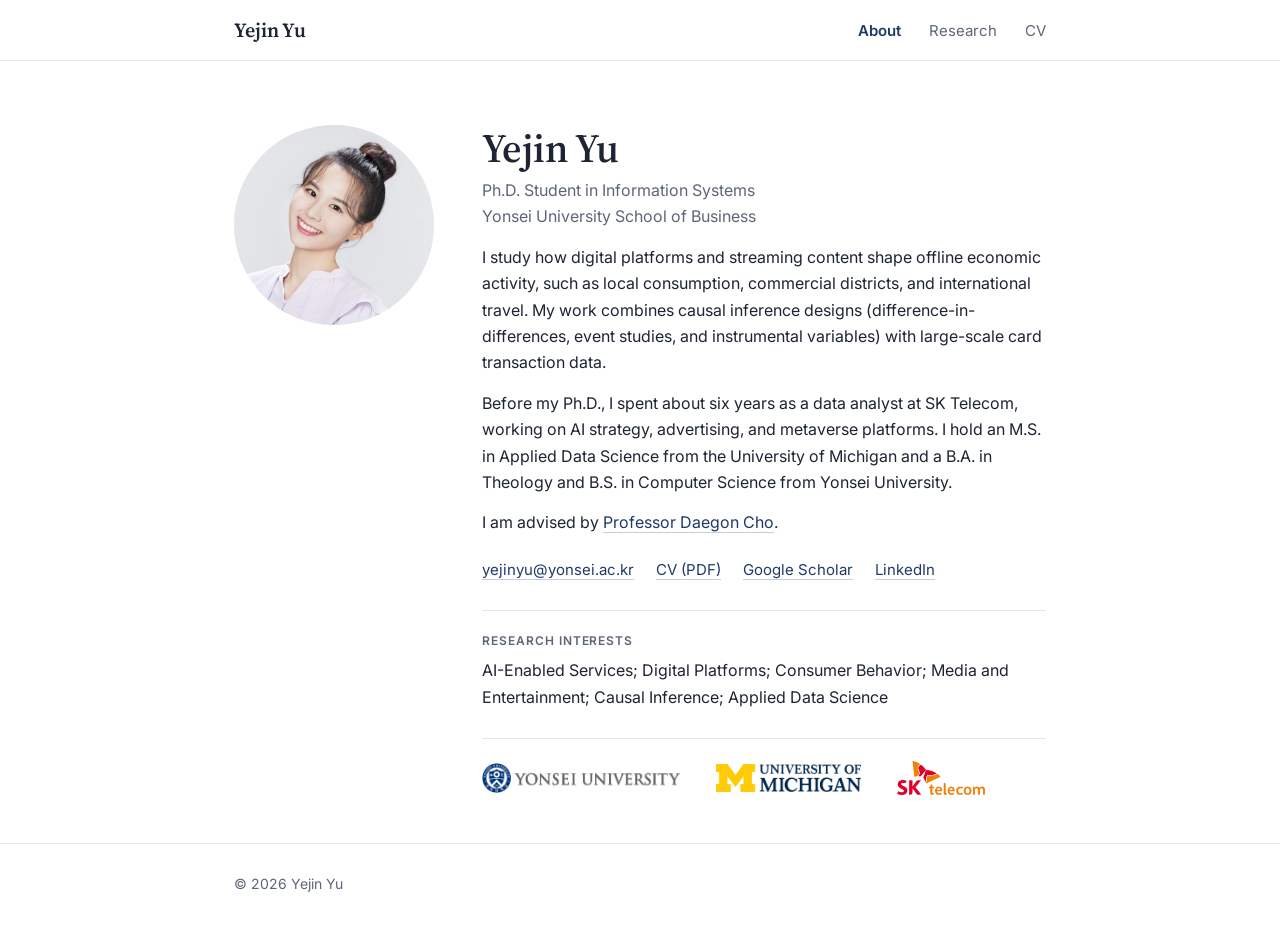
==== index.html @ e0c13017 "Add affiliation logos, favicon, refresh profile photo Co-Authored-By: Claude Opus 5.5 <noreply@anthr" ====
<!DOCTYPE html>
<html lang="en">
<head>
  <meta charset="utf-8">
  <meta name="viewport" content="width=device-width, initial-scale=1">
  <title>Yejin Yu</title>
  <meta name="description" content="Yejin Yu — Ph.D. student in Information Systems at Yonsei University School of Business. Research on digital platforms, streaming content, and offline consumption.">
  <link rel="preconnect" href="https://fonts.googleapis.com">
  <link rel="preconnect" href="https://fonts.gstatic.com" crossorigin>
  <link href="https://fonts.googleapis.com/css2?family=Source+Serif+4:opsz,wght@8..60,400;8..60,600&family=Inter:wght@400;500;600&display=swap" rel="stylesheet">
  <link rel="icon" href="favicon.svg" type="image/svg+xml">
  <link rel="icon" href="favicon-32.png" sizes="32x32" type="image/png">
  <link rel="apple-touch-icon" href="apple-touch-icon.png">
  <link rel="stylesheet" href="style.css">
</head>
<body>

  <header class="site-header">
    <div class="wrap header-inner">
      <a class="brand" href="index.html">Yejin Yu</a>
      <nav>
        <a href="index.html" class="active">About</a>
        <a href="research.html">Research</a>
        <a href="cv.html">CV</a>
      </nav>
    </div>
  </header>

  <main class="wrap">

    <section id="about" class="about">
      <div class="side">
      <div class="photo">
        
        <img src="profile-photo.jpg" alt="Yejin Yu" onerror="this.remove()">
        <span class="initials" aria-hidden="true">YY</span>
      </div>
      </div>

      <div class="intro">
        <h1>Yejin Yu</h1>
        <p class="role">Ph.D. Student in Information Systems<br>
          Yonsei University School of Business</p>

        <p>I study how digital platforms and streaming content shape offline economic activity, such as local consumption, commercial districts, and international travel. My work combines causal inference designs (difference-in-differences, event studies, and instrumental variables) with large-scale card transaction data.</p>

        <p>Before my Ph.D., I spent about six years as a data analyst at SK Telecom, working on AI strategy, advertising, and metaverse platforms. I hold an M.S. in Applied Data Science from the University of Michigan and a B.A. in Theology and B.S. in Computer Science from Yonsei University.</p>

        <p>I am advised by <a href="#">Professor Daegon Cho</a>.</p>

        <ul class="links">
          <li><a href="mailto:yejinyu@yonsei.ac.kr">yejinyu@yonsei.ac.kr</a></li>
          <li><a href="cv.pdf">CV (PDF)</a></li>
          <li><a href="#">Google Scholar</a></li>
          <li><a href="#">LinkedIn</a></li>
        </ul>

        <div class="interests">
          <h2 class="label">Research Interests</h2>
          <p>AI-Enabled Services; Digital Platforms; Consumer Behavior; Media and Entertainment; Causal Inference; Applied Data Science</p>
        </div>

        <div class="affiliations">
          <img src="yonsei-logo.png" alt="Yonsei University">
          <img src="umich-logo.png" alt="University of Michigan">
          <img src="skt-logo.png" alt="SK Telecom">
        </div>
      </div>
    </section>

  </main>

  <footer class="site-footer">
    <div class="wrap">© 2026 Yejin Yu</div>
  </footer>

</body>
</html>
---- style.css ----
:root {
  --ink: #1d2433;
  --muted: #5d6677;
  --navy: #1f3a68;
  --line: #e3e6ec;
  --bg: #ffffff;
  --soft: #f5f7fa;
  --serif: "Source Serif 4", Georgia, "Times New Roman", serif;
  --sans: "Inter", -apple-system, BlinkMacSystemFont, "Segoe UI", sans-serif;
}

* { box-sizing: border-box; }

html { scroll-behavior: smooth; scroll-padding-top: 72px; }

body {
  margin: 0;
  background: var(--bg);
  color: var(--ink);
  font-family: var(--sans);
  font-size: 16px;
  line-height: 1.65;
  -webkit-font-smoothing: antialiased;
  hyphens: none;
  overflow-wrap: normal;
  word-break: keep-all;
}

a { color: var(--navy); text-decoration: none; border-bottom: 1px solid rgba(31, 58, 104, 0.25); }
a:hover { border-bottom-color: var(--navy); }

.wrap { max-width: 860px; margin: 0 auto; padding: 0 24px; }

/* Header */
.site-header {
  position: sticky; top: 0; z-index: 10;
  background: rgba(255, 255, 255, 0.92);
  backdrop-filter: blur(6px);
  border-bottom: 1px solid var(--line);
}
.header-inner { display: flex; align-items: center; justify-content: space-between; height: 60px; }
.brand { font-family: var(--serif); font-size: 20px; font-weight: 600; color: var(--ink); border: 0; }
nav a { margin-left: 24px; font-size: 15px; color: var(--muted); border: 0; }
nav a:hover { color: var(--navy); }

/* About */
.about { display: grid; grid-template-columns: 200px 1fr; gap: 48px; padding: 64px 0 48px; }
.photo { position: relative; width: 200px; height: 200px; border-radius: 50%; overflow: hidden; background: var(--soft); }
.photo img { position: absolute; inset: 0; width: 100%; height: 100%; object-fit: cover; z-index: 1; }
.initials { position: absolute; inset: 0; display: flex; align-items: center; justify-content: center;
  font-family: var(--serif); font-size: 56px; color: var(--navy); opacity: 0.5; }

h1 { font-family: var(--serif); font-weight: 600; font-size: 40px; line-height: 1.15; margin: 0 0 6px; }
.role { color: var(--muted); margin: 0 0 24px; }
.intro p { margin: 0 0 14px; }

.links { list-style: none; padding: 0; margin: 22px 0 0; display: flex; flex-wrap: wrap; gap: 8px 22px; font-size: 15px; }

.interests { margin-top: 28px; padding-top: 20px; border-top: 1px solid var(--line); }
.label { font-size: 12px; font-weight: 600; letter-spacing: 0.08em; text-transform: uppercase; color: var(--muted); margin: 0 0 6px; }
.interests p { margin: 0; }

/* Sections */
section { padding: 40px 0; border-top: 1px solid var(--line); }
section.about { border-top: 0; }
.section-title { font-family: var(--serif); font-weight: 600; font-size: 28px; margin: 0 0 8px; }
.group { font-size: 12px; font-weight: 600; letter-spacing: 0.08em; text-transform: uppercase; color: var(--muted); margin: 32px 0 12px; }

/* Papers */
.paper { padding: 14px 0; border-bottom: 1px solid var(--line); }
.paper:last-of-type { border-bottom: 0; }
.paper p { margin: 0; }
.paper .title { font-family: var(--serif); font-size: 18px; font-weight: 600; line-height: 1.4; }
.paper .meta { color: var(--muted); font-size: 15px; margin-top: 4px; }
.paper .note { font-size: 14px; color: var(--navy); margin-top: 4px; }

/* CV timeline */
.timeline { display: grid; grid-template-columns: 110px 1fr; gap: 8px 16px; margin: 0; }
.timeline dt { color: var(--muted); font-size: 15px; }
.timeline dd { margin: 0; }

/* Footer */
.site-footer { border-top: 1px solid var(--line); padding: 28px 0 40px; color: var(--muted); font-size: 14px; }

/* Mobile */
@media (max-width: 680px) {
  .about { grid-template-columns: 1fr; gap: 24px; padding-top: 40px; }
  .photo { width: 140px; height: 140px; }
  .initials { font-size: 40px; }
  h1 { font-size: 32px; }
  nav a { margin-left: 16px; }
  .timeline { grid-template-columns: 1fr; gap: 0; }
  .timeline dd { margin-bottom: 10px; }
}

/* Multi-page additions */
nav a.active { color: var(--navy); font-weight: 600; }
.side { display: flex; flex-direction: column; align-items: center; gap: 28px; }
.univ-logo { display: block; width: 100%; max-width: 200px; height: auto; }
section.page { border-top: 0; padding-top: 56px; min-height: 60vh; }
section.page .group:first-of-type { margin-top: 20px; }

@media (max-width: 680px) {
  .side { flex-direction: row; justify-content: flex-start; gap: 20px; }
  .univ-logo { max-width: 150px; }
  section.page { padding-top: 36px; }
}

/* Affiliation logos */
.affiliations { display: flex; flex-wrap: wrap; align-items: center; gap: 18px 36px; margin-top: 28px; padding-top: 22px; border-top: 1px solid var(--line); }
.affiliations img { height: 30px; width: auto; display: block; }
.affiliations img[alt="University of Michigan"] { height: 28px; }
.affiliations img[alt="SK Telecom"] { height: 34px; }
@media (max-width: 680px) { .affiliations { gap: 16px 24px; } .affiliations img { height: 24px; } .affiliations img[alt="SK Telecom"] { height: 28px; } }
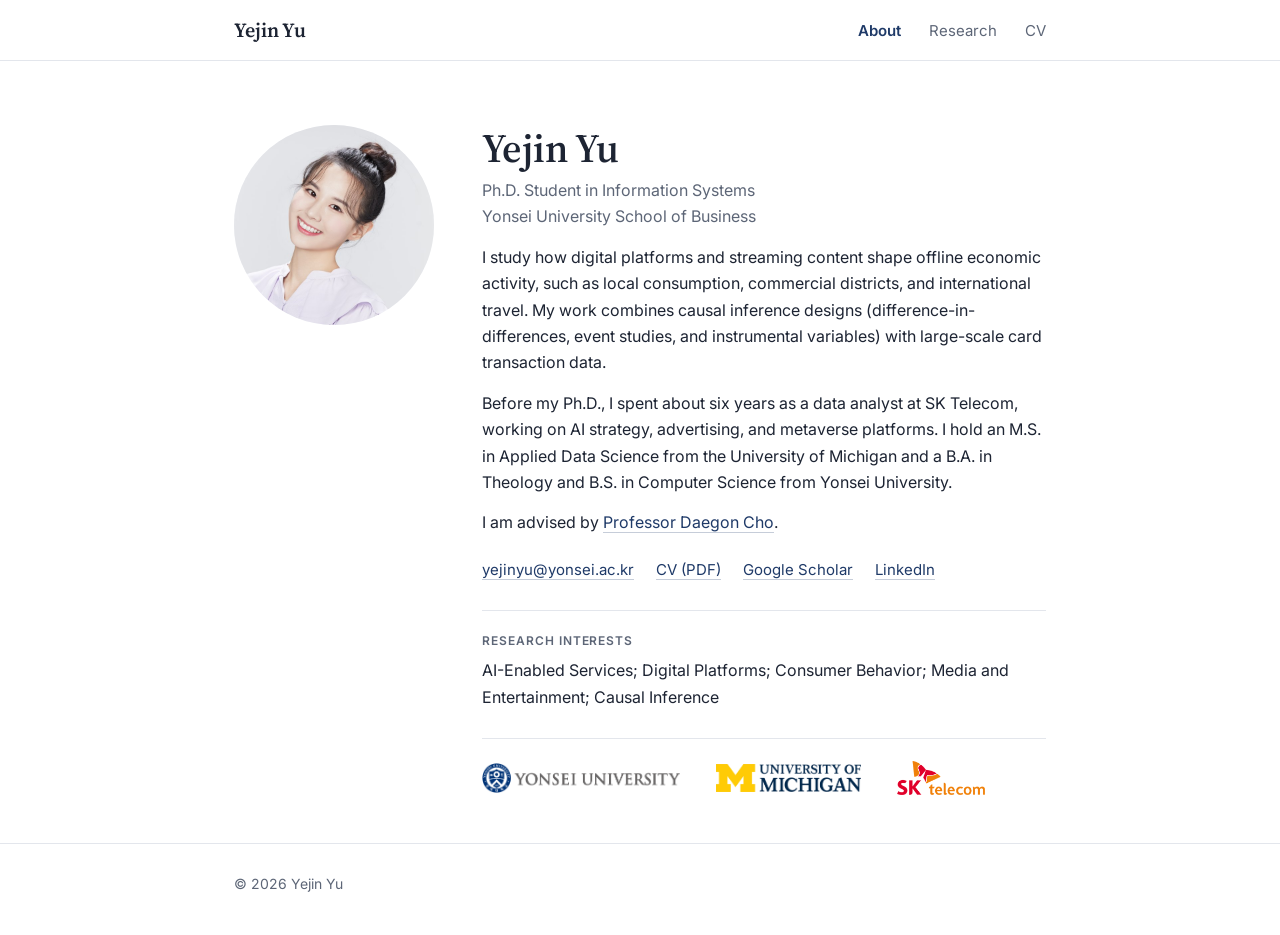
==== commit 5d8e296e: "One-line research interests; 1pt section rules Co-Authored-By: Claude Opus 5.5 <noreply@anthropic.co" ====
--- a/index.html
+++ b/index.html
@@ -8,9 +8,9 @@
   <link rel="preconnect" href="https://fonts.googleapis.com">
   <link rel="preconnect" href="https://fonts.gstatic.com" crossorigin>
   <link href="https://fonts.googleapis.com/css2?family=Source+Serif+4:opsz,wght@8..60,400;8..60,600&family=Inter:wght@400;500;600&display=swap" rel="stylesheet">
-  <link rel="icon" href="favicon.svg" type="image/svg+xml">
-  <link rel="icon" href="favicon-32.png" sizes="32x32" type="image/png">
-  <link rel="apple-touch-icon" href="apple-touch-icon.png">
+  <link rel="icon" href="favicon.svg?v=2" type="image/svg+xml">
+  <link rel="icon" href="favicon-32.png?v=2" sizes="32x32" type="image/png">
+  <link rel="apple-touch-icon" href="apple-touch-icon.png?v=2">
   <link rel="stylesheet" href="style.css">
 </head>
 <body>
@@ -49,15 +49,15 @@
         <p>I am advised by <a href="#">Professor Daegon Cho</a>.</p>
 
         <ul class="links">
-          <li><a href="mailto:yejinyu@yonsei.ac.kr">yejinyu@yonsei.ac.kr</a></li>
-          <li><a href="cv.pdf">CV (PDF)</a></li>
+          <li><a href="#" class="copy-email" data-email="yejinyu@yonsei.ac.kr" title="Click to copy">yejinyu@yonsei.ac.kr</a></li>
+          <li><a href="Yejin_Yu_CV.pdf">CV (PDF)</a></li>
           <li><a href="#">Google Scholar</a></li>
           <li><a href="#">LinkedIn</a></li>
         </ul>
 
         <div class="interests">
           <h2 class="label">Research Interests</h2>
-          <p>AI-Enabled Services; Digital Platforms; Consumer Behavior; Media and Entertainment; Causal Inference; Applied Data Science</p>
+          <p>AI-Enabled Services; Digital Platforms; Consumer Behavior; Media and Entertainment; Causal Inference</p>
         </div>
 
         <div class="affiliations">
@@ -74,5 +74,20 @@
     <div class="wrap">© 2026 Yejin Yu</div>
   </footer>
 
+  <script>
+    document.querySelectorAll('.copy-email').forEach(function (el) {
+      el.addEventListener('click', function (e) {
+        e.preventDefault();
+        var email = el.dataset.email, original = el.textContent;
+        function done() { el.textContent = 'Copied!'; setTimeout(function () { el.textContent = original; }, 1500); }
+        if (navigator.clipboard && window.isSecureContext) {
+          navigator.clipboard.writeText(email).then(done);
+        } else {
+          var t = document.createElement('textarea'); t.value = email; document.body.appendChild(t);
+          t.select(); try { document.execCommand('copy'); done(); } catch (err) {} document.body.removeChild(t);
+        }
+      });
+    });
+  </script>
 </body>
 </html>
--- a/style.css
+++ b/style.css
@@ -112,3 +112,13 @@
 .affiliations img[alt="University of Michigan"] { height: 28px; }
 .affiliations img[alt="SK Telecom"] { height: 34px; }
 @media (max-width: 680px) { .affiliations { gap: 16px 24px; } .affiliations img { height: 24px; } .affiliations img[alt="SK Telecom"] { height: 28px; } }
+
+/* Embedded CV */
+.cv-head { display: flex; align-items: baseline; justify-content: space-between; gap: 16px; margin-bottom: 16px; }
+.cv-download { font-size: 15px; }
+.cv-embed { display: block; width: 100%; height: 1100px; border: 1px solid var(--line); border-radius: 6px; background: var(--soft); }
+.cv-fallback { padding: 24px; }
+@media (max-width: 680px) { .cv-embed { height: 75vh; } }
+.cv-pages { display: flex; flex-direction: column; gap: 16px; }
+.cv-pages img { width: 100%; height: auto; display: block; border: 1px solid var(--line); border-radius: 4px; box-shadow: 0 1px 6px rgba(29,36,51,0.06); background: #fff; }
+.cv-meta { font-size: 14px; color: var(--muted); }
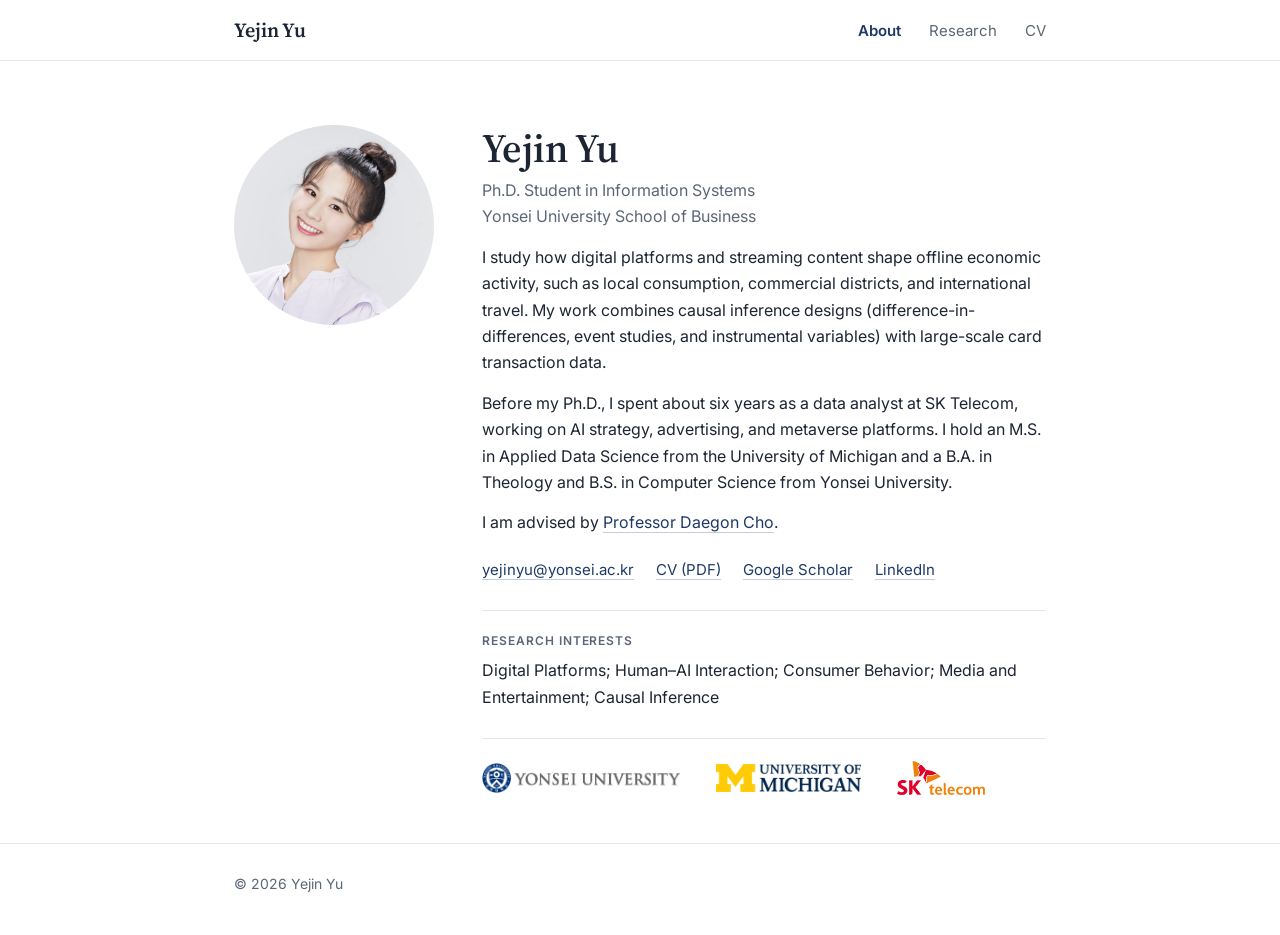
==== commit 59dcb0dd: "Human–AI Interaction interest; KrAIS facilitator Co-Authored-By: Claude Opus 5.5 <noreply@anthropic." ====
--- a/index.html
+++ b/index.html
@@ -57,7 +57,7 @@
 
         <div class="interests">
           <h2 class="label">Research Interests</h2>
-          <p>AI-Enabled Services; Digital Platforms; Consumer Behavior; Media and Entertainment; Causal Inference</p>
+          <p>Digital Platforms; Human–AI Interaction; Consumer Behavior; Media and Entertainment; Causal Inference</p>
         </div>
 
         <div class="affiliations">
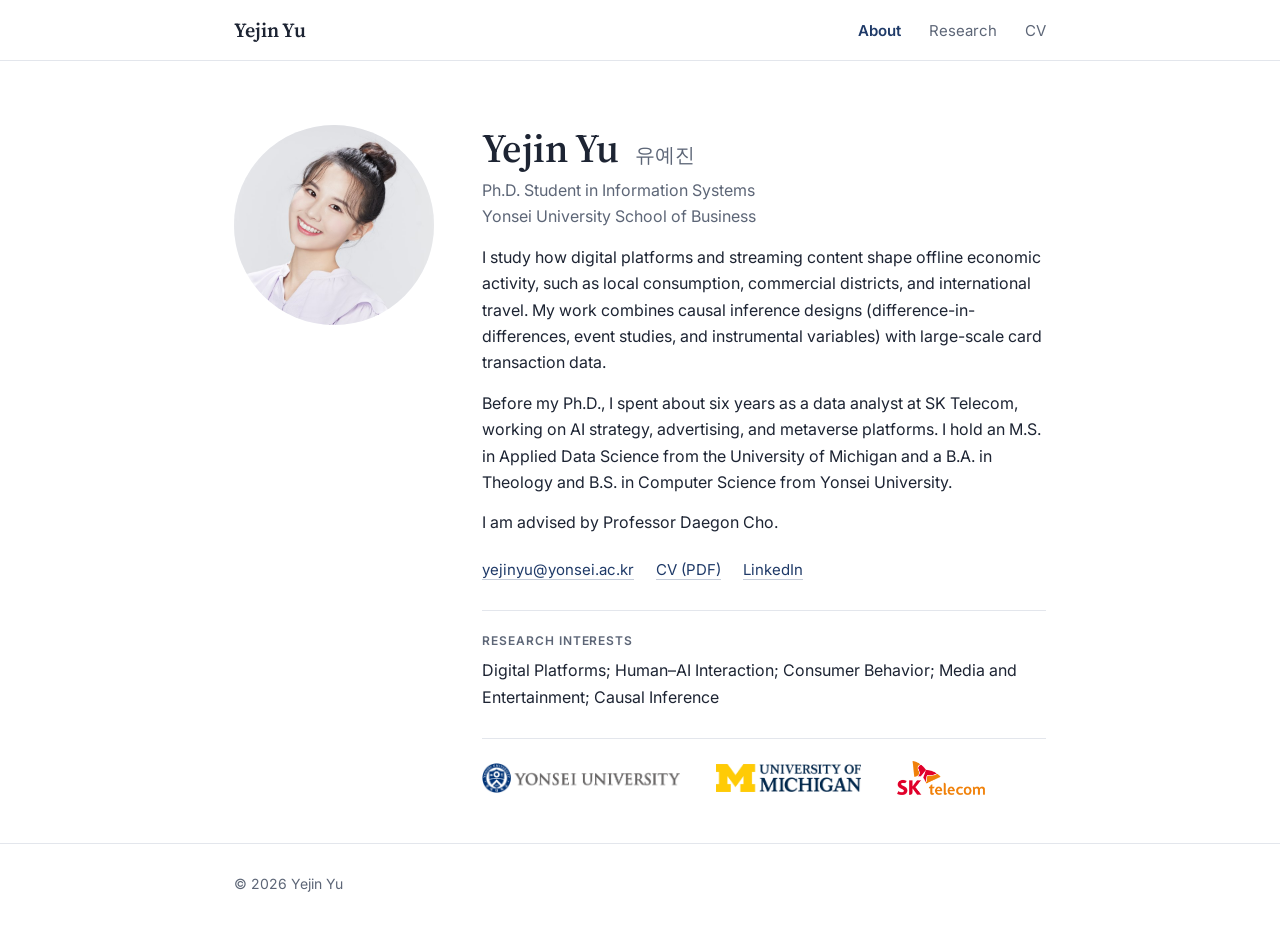
==== commit 098f0406: "SEO: titles, meta, structured data, sitemap, robots; fix placeholder links Co-Authored-By: Claude Op" ====
--- a/index.html
+++ b/index.html
@@ -3,8 +3,16 @@
 <head>
   <meta charset="utf-8">
   <meta name="viewport" content="width=device-width, initial-scale=1">
-  <title>Yejin Yu</title>
-  <meta name="description" content="Yejin Yu — Ph.D. student in Information Systems at Yonsei University School of Business. Research on digital platforms, streaming content, and offline consumption.">
+  <title>Yejin Yu (유예진) | Ph.D. Student in Information Systems, Yonsei University</title>
+  <meta name="description" content="Yejin Yu (유예진) is a Ph.D. student in Information Systems at Yonsei University School of Business, studying digital platforms, human–AI interaction, and consumer behavior with causal inference.">
+  <meta name="author" content="Yejin Yu">
+  <link rel="canonical" href="https://yejinyu.github.io/">
+  <meta property="og:type" content="profile">
+  <meta property="og:title" content="Yejin Yu (유예진) | Ph.D. Student in Information Systems, Yonsei University">
+  <meta property="og:description" content="Yejin Yu (유예진) is a Ph.D. student in Information Systems at Yonsei University School of Business, studying digital platforms, human–AI interaction, and consumer behavior with causal inference.">
+  <meta property="og:url" content="https://yejinyu.github.io/">
+  <meta property="og:image" content="https://yejinyu.github.io/profile-photo.jpg">
+  <meta name="twitter:card" content="summary">
   <link rel="preconnect" href="https://fonts.googleapis.com">
   <link rel="preconnect" href="https://fonts.gstatic.com" crossorigin>
   <link href="https://fonts.googleapis.com/css2?family=Source+Serif+4:opsz,wght@8..60,400;8..60,600&family=Inter:wght@400;500;600&display=swap" rel="stylesheet">
@@ -12,6 +20,42 @@
   <link rel="icon" href="favicon-32.png?v=2" sizes="32x32" type="image/png">
   <link rel="apple-touch-icon" href="apple-touch-icon.png?v=2">
   <link rel="stylesheet" href="style.css">
+  <script type="application/ld+json">
+{
+  "@context": "https://schema.org",
+  "@type": "Person",
+  "name": "Yejin Yu",
+  "alternateName": "유예진",
+  "url": "https://yejinyu.github.io/",
+  "image": "https://yejinyu.github.io/profile-photo.jpg",
+  "email": "mailto:yejinyu@yonsei.ac.kr",
+  "jobTitle": "Ph.D. Student in Information Systems",
+  "affiliation": {
+    "@type": "CollegeOrUniversity",
+    "name": "Yonsei University School of Business"
+  },
+  "alumniOf": [
+    {
+      "@type": "CollegeOrUniversity",
+      "name": "University of Michigan"
+    },
+    {
+      "@type": "CollegeOrUniversity",
+      "name": "Yonsei University"
+    }
+  ],
+  "knowsAbout": [
+    "Digital Platforms",
+    "Human–AI Interaction",
+    "Consumer Behavior",
+    "Media and Entertainment",
+    "Causal Inference"
+  ],
+  "sameAs": [
+    "https://www.linkedin.com/in/yejinyu"
+  ]
+}
+  </script>
 </head>
 <body>
 
@@ -38,7 +82,7 @@
       </div>
 
       <div class="intro">
-        <h1>Yejin Yu</h1>
+        <h1>Yejin Yu <span class="name-ko">유예진</span></h1>
         <p class="role">Ph.D. Student in Information Systems<br>
           Yonsei University School of Business</p>
 
@@ -46,13 +90,12 @@
 
         <p>Before my Ph.D., I spent about six years as a data analyst at SK Telecom, working on AI strategy, advertising, and metaverse platforms. I hold an M.S. in Applied Data Science from the University of Michigan and a B.A. in Theology and B.S. in Computer Science from Yonsei University.</p>
 
-        <p>I am advised by <a href="#">Professor Daegon Cho</a>.</p>
+        <p>I am advised by Professor Daegon Cho.</p>
 
         <ul class="links">
           <li><a href="#" class="copy-email" data-email="yejinyu@yonsei.ac.kr" title="Click to copy">yejinyu@yonsei.ac.kr</a></li>
           <li><a href="Yejin_Yu_CV.pdf">CV (PDF)</a></li>
-          <li><a href="#">Google Scholar</a></li>
-          <li><a href="#">LinkedIn</a></li>
+          <li><a href="https://www.linkedin.com/in/yejinyu" target="_blank" rel="noopener">LinkedIn</a></li>
         </ul>
 
         <div class="interests">
--- a/style.css
+++ b/style.css
@@ -122,3 +122,4 @@
 .cv-pages { display: flex; flex-direction: column; gap: 16px; }
 .cv-pages img { width: 100%; height: auto; display: block; border: 1px solid var(--line); border-radius: 4px; box-shadow: 0 1px 6px rgba(29,36,51,0.06); background: #fff; }
 .cv-meta { font-size: 14px; color: var(--muted); }
+.name-ko { font-family: var(--sans); font-size: 20px; font-weight: 400; color: var(--muted); margin-left: 8px; }
